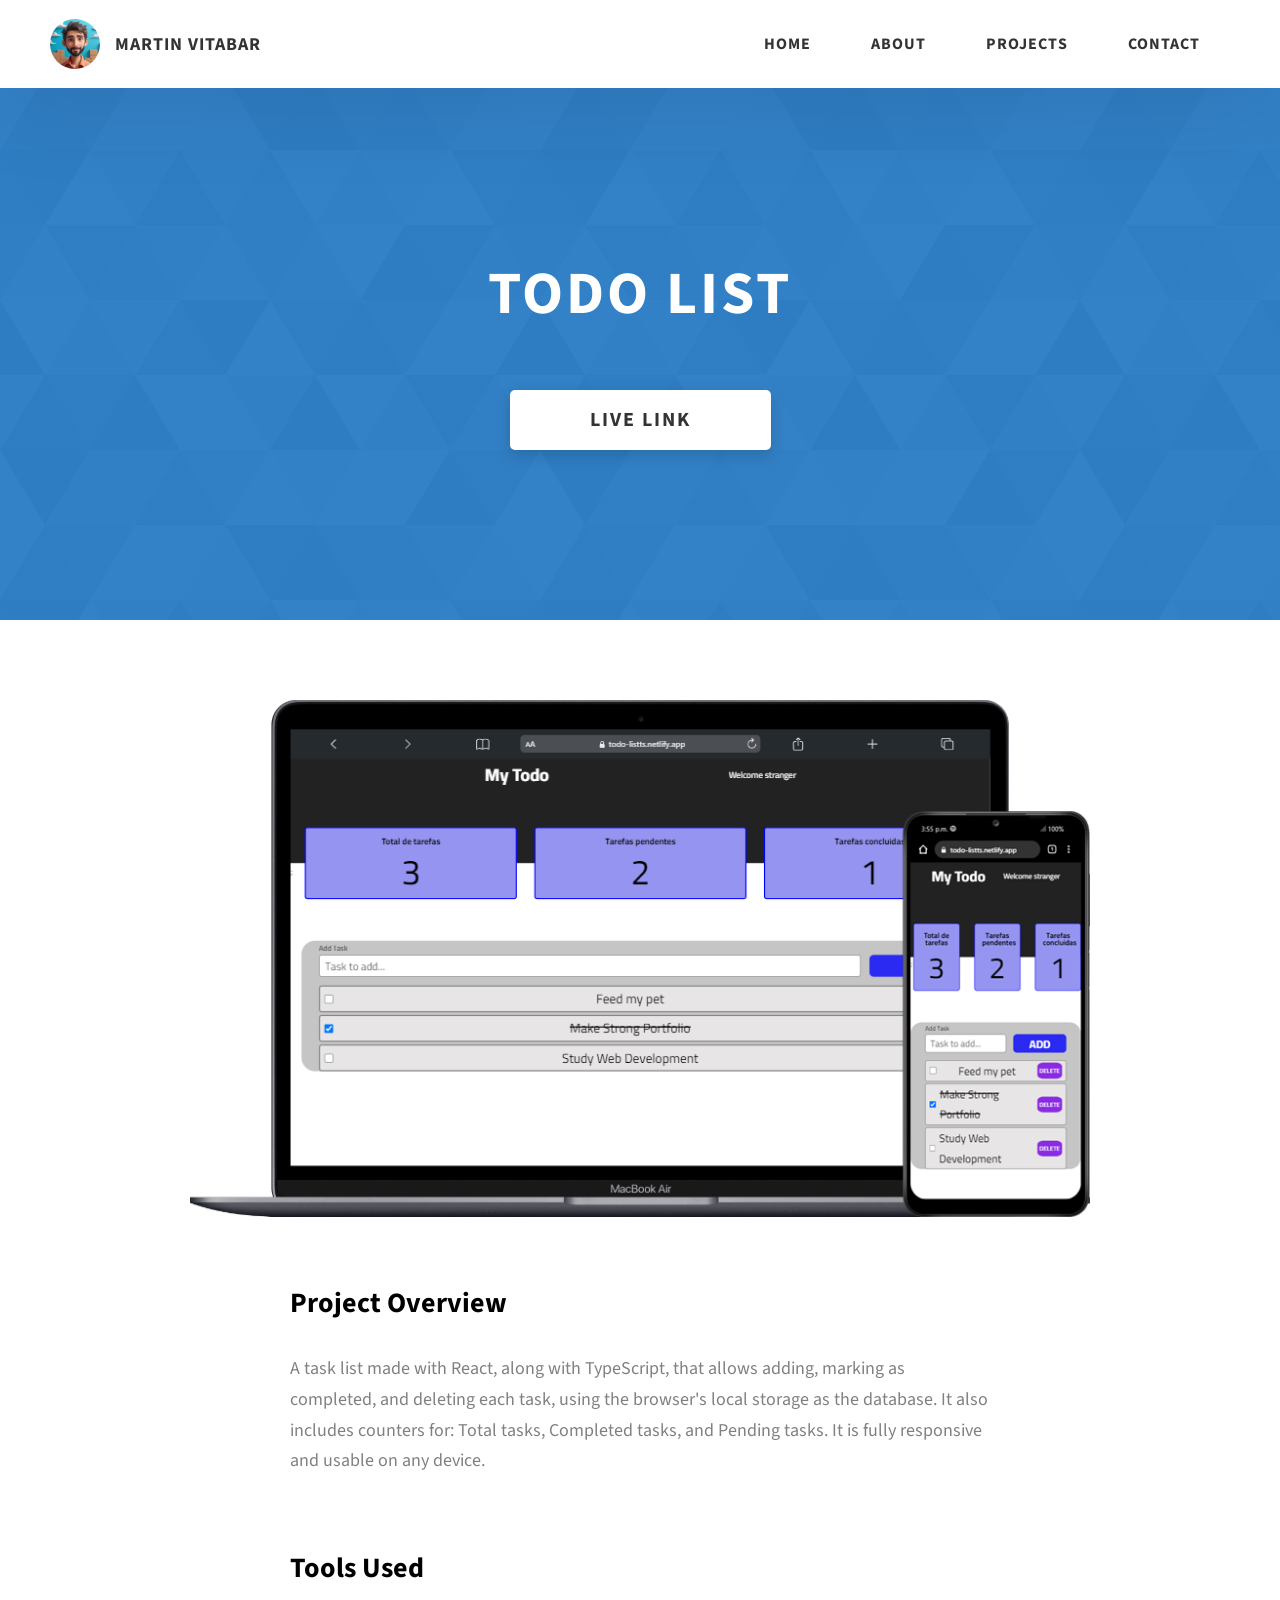
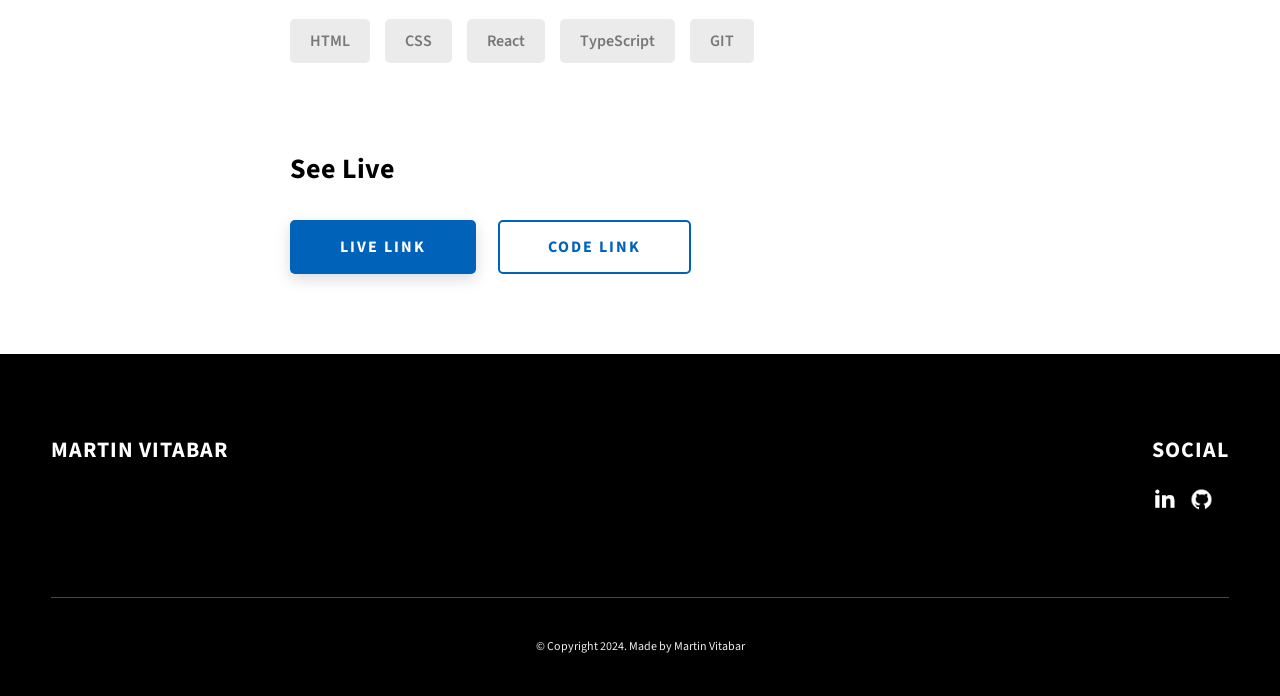
==== project-1.html @ b21b1f5b "PORTFOLIO" ====
<!DOCTYPE html>
<html lang="en">
  <head>
    <meta charset="UTF-8" />
    <meta name="viewport" content="width=device-width, initial-scale=1.0" />
    <meta http-equiv="X-UA-Compatible" content="ie=edge" />
    <title>Case Study of Project 1</title>
    <meta name="description" content="Case study page of Project" />

    <link rel="stylesheet" href="css/style.css" />

    <link rel="preconnect" href="https://fonts.googleapis.com" />
    <link rel="preconnect" href="https://fonts.gstatic.com" crossorigin />
    <link
      href="https://fonts.googleapis.com/css2?family=Source+Sans+Pro:wght@400;600;700;900&display=swap"
      rel="stylesheet"
    />
  </head>
  <body>
    <header class="header">
      <div class="header__content">
        <div class="header__logo-container">
          <div class="header__logo-img-cont">
            <img
              src="./assets/jpeg/dev.jpg"
              alt="Martin Logo Image"
              class="header__logo-img"
            />
          </div>
          <span class="header__logo-sub">Martin Vitabar</span>
        </div>
        <div class="header__main">
          <ul class="header__links">
            <li class="header__link-wrapper">
              <a href="./index.html" class="header__link"> Home </a>
            </li>
            <li class="header__link-wrapper">
              <a href="./index.html#about" class="header__link">About </a>
            </li>
            <li class="header__link-wrapper">
              <a href="./index.html#projects" class="header__link">
                Projects
              </a>
            </li>
            <li class="header__link-wrapper">
              <a href="./index.html#contact" class="header__link"> Contact </a>
            </li>
          </ul>
          <div class="header__main-ham-menu-cont">
            <img
              src="./assets/svg/ham-menu.svg"
              alt="hamburger menu"
              class="header__main-ham-menu"
            />
            <img
              src="./assets/svg/ham-menu-close.svg"
              alt="hamburger menu close"
              class="header__main-ham-menu-close d-none"
            />
          </div>
        </div>
      </div>
      <div class="header__sm-menu">
        <div class="header__sm-menu-content">
          <ul class="header__sm-menu-links">
            <li class="header__sm-menu-link">
              <a href="./index.html"> Home </a>
            </li>

            <li class="header__sm-menu-link">
              <a href="./index.html#about"> About </a>
            </li>

            <li class="header__sm-menu-link">
              <a href="./index.html#projects"> Projects </a>
            </li>

            <li class="header__sm-menu-link">
              <a href="./index.html#contact"> Contact </a>
            </li>
          </ul>
        </div>
      </div>
    </header>
    <section class="project-cs-hero">
      <div class="project-cs-hero__content">
        <h1 class="heading-primary">ToDo List</h1>

        <div class="project-cs-hero__cta">
          <a
            href="https://todo-listts.netlify.app/"
            class="btn btn--bg"
            target="_blank"
            >Live Link</a
          >
        </div>
      </div>
    </section>
    <section class="project-details">
      <div class="main-container">
        <div class="project-details__content">
          <div class="project-details__showcase-img-cont">
            <img
              src="./assets/png/Macbook-Air-todo-listts.netlify.png"
              alt="Project Image"
              class="project-details__showcase-img"
            />
          </div>
          <div class="project-details__content-main">
            <div class="project-details__desc">
              <h3 class="project-details__content-title">Project Overview</h3>
              <p class="project-details__desc-para">
                A task list made with React, along with TypeScript, that allows
                adding, marking as completed, and deleting each task, using the
                browser's local storage as the database. It also includes
                counters for: Total tasks, Completed tasks, and Pending tasks.
                It is fully responsive and usable on any device.
              </p>
            </div>
            <div class="project-details__tools-used">
              <h3 class="project-details__content-title">Tools Used</h3>
              <div class="skills">
                <div class="skills__skill">HTML</div>
                <div class="skills__skill">CSS</div>
                <div class="skills__skill">React</div>
                <div class="skills__skill">TypeScript</div>
                <div class="skills__skill">GIT</div>
              </div>
            </div>
            <div class="project-details__links">
              <h3 class="project-details__content-title">See Live</h3>
              <a
                href="https://todo-listts.netlify.app/"
                class="btn btn--med btn--theme project-details__links-btn"
                target="_blank"
                >Live Link</a
              >
              <a
                href="https://github.com/MVitabar/todo-list"
                class="btn btn--med btn--theme-inv project-details__links-btn"
                target="_blank"
                >Code Link</a
              >
            </div>
          </div>
        </div>
      </div>
    </section>
    <footer class="main-footer">
      <div class="main-container">
        <div class="main-footer__upper">
          <div class="main-footer__row main-footer__row-1">
            <h2 class="heading heading-sm main-footer__heading-sm">
              <span>Social</span>
            </h2>
            <div class="main-footer__social-cont">
              <a
                target="_blank"
                rel="noreferrer"
                href="https://www.linkedin.com/in/martin-vitabar/"
              >
                <img
                  class="main-footer__icon"
                  src="./assets/png/linkedin-ico.png"
                  alt="icon"
                />
              </a>
              <a
                target="_blank"
                rel="noreferrer"
                href="https://github.com/MVitabar"
              >
                <img
                  class="main-footer__icon"
                  src="./assets/png/github-ico.png"
                  alt="icon"
                />
              </a>
            </div>
          </div>
          <div class="main-footer__row main-footer__row-2">
            <h4 class="heading heading-sm text-lt">Martin Vitabar</h4>
          </div>
        </div>

        <div class="main-footer__lower">
          &copy; Copyright 2024. Made by Martin Vitabar
        </div>
      </div>
    </footer>
    <script src="./index.js"></script>
  </body>
</html>
---- css/style.css ----
/*
0 - 600px:      Phone
600 - 900px:    Tablet portrait
900 - 1200px:   Tablet landscape
[1200 - 1800] is where our normal styles apply
1800px + :      Big desktop
$breakpoint arguement choices:
- phone
- tab-port
- tab-land
- big-desktop

Inside media queries 1em is always 16px i.e 1em = 16px at every screen size only inside media queries
*/
*,
*::after,
*::before {
  margin: 0;
  padding: 0;
  box-sizing: inherit;
  font-family: inherit; }

html {
  font-size: 62.5%;
  scroll-behavior: smooth; }
  @media only screen and (max-width: 75em) {
    html {
      font-size: 59%; } }
  @media only screen and (max-width: 56.25em) {
    html {
      font-size: 56%; } }
  @media only screen and (min-width: 112.5em) {
    html {
      font-size: 65%; } }

body {
  box-sizing: border-box;
  position: relative;
  line-height: 1.5;
  font-family: sans-serif;
  overflow-x: hidden;
  overflow-y: scroll;
  font-family: 'Source Sans Pro', sans-serif; }

a {
  text-decoration: none;
  color: inherit; }

li {
  list-style: none; }

input:focus,
button:focus,
a:focus,
textarea:focus {
  outline: none; }

button {
  border: none;
  cursor: pointer; }

textarea {
  resize: none; }

.heading-primary {
  font-size: 6rem;
  text-transform: uppercase;
  letter-spacing: 3px;
  text-align: center; }
  @media only screen and (max-width: 37.5em) {
    .heading-primary {
      font-size: 4.5rem; } }

.heading-sec__mb-bg {
  margin-bottom: 11rem; }
  @media only screen and (max-width: 56.25em) {
    .heading-sec__mb-bg {
      margin-bottom: 8rem; } }

.heading-sec__mb-med {
  margin-bottom: 9rem; }
  @media only screen and (max-width: 56.25em) {
    .heading-sec__mb-med {
      margin-bottom: 8rem; } }

.heading-sec__main {
  display: block;
  font-size: 4rem;
  text-transform: uppercase;
  letter-spacing: 1px;
  letter-spacing: 3px;
  text-align: center;
  margin-bottom: 3.5rem;
  position: relative; }
  .heading-sec__main--lt {
    color: #fff; }
    .heading-sec__main--lt::after {
      content: '';
      background: #fff !important; }
  .heading-sec__main::after {
    content: '';
    position: absolute;
    top: calc(100% + 1.5rem);
    height: 5px;
    width: 3rem;
    background: #0062b9;
    left: 50%;
    transform: translateX(-50%);
    border-radius: 5px; }
    @media only screen and (max-width: 37.5em) {
      .heading-sec__main::after {
        top: calc(100% + 1.2rem); } }

.heading-sec__sub {
  display: block;
  text-align: center;
  color: #777;
  font-size: 2rem;
  font-weight: 500;
  max-width: 80rem;
  margin: auto;
  line-height: 1.6; }
  @media only screen and (max-width: 37.5em) {
    .heading-sec__sub {
      font-size: 1.8rem; } }
  .heading-sec__sub--lt {
    color: #eee; }

.heading-sm {
  font-size: 2.2rem;
  text-transform: uppercase;
  letter-spacing: 1px; }

.main-container {
  max-width: 120rem;
  margin: auto;
  width: 92%; }

.btn {
  background: #fff;
  color: #333;
  text-transform: uppercase;
  letter-spacing: 2px;
  display: inline-block;
  font-weight: 700;
  border-radius: 5px;
  box-shadow: 0 5px 15px 0 rgba(0, 0, 0, 0.15);
  transition: transform .3s; }
  .btn:hover {
    transform: translateY(-3px); }
  .btn--bg {
    padding: 1.5rem 8rem;
    font-size: 2rem; }
  .btn--med {
    padding: 1.5rem 5rem;
    font-size: 1.6rem; }
  .btn--theme {
    background: #0062b9;
    color: #fff; }
  .btn--theme-inv {
    color: #0062b9;
    background: #fff;
    border: 2px solid #0062b9;
    box-shadow: none;
    padding: calc(1.5rem - 2px) calc(5rem - 2px); }

.sec-pad {
  padding: 12rem 0; }
  @media only screen and (max-width: 56.25em) {
    .sec-pad {
      padding: 8rem 0; } }

.text-primary {
  color: #fff;
  font-size: 2.2rem;
  text-align: center;
  width: 100%;
  line-height: 1.6; }
  @media only screen and (max-width: 37.5em) {
    .text-primary {
      font-size: 2rem; } }

.d-none {
  display: none; }

.home-hero {
  color: #fff;
  background: linear-gradient(to right, rgba(0, 98, 185, 0.8), rgba(0, 98, 185, 0.8)), url(../../assets/svg/common-bg.svg);
  background-position: center;
  height: 100vh;
  min-height: 80rem;
  max-height: 120rem;
  position: relative; }
  @media only screen and (max-width: 37.5em) {
    .home-hero {
      height: unset;
      min-height: unset; } }
  .home-hero__socials {
    position: absolute;
    top: 50%;
    border: 2px solid #eee;
    border-left: 2px solid #eee;
    transform: translateY(-50%); }
    @media only screen and (max-width: 56.25em) {
      .home-hero__socials {
        display: none; } }
  .home-hero__mouse-scroll-cont {
    position: absolute;
    bottom: 3%;
    left: 50%;
    transform: translateX(-50%); }
    @media only screen and (max-width: 37.5em) {
      .home-hero__mouse-scroll-cont {
        display: none; } }
  .home-hero__social {
    width: 5rem; }
  .home-hero__social-icon-link {
    width: 100%;
    display: block;
    padding: 1.2rem;
    border-bottom: 2px solid #eee;
    transition: background .3s; }
    .home-hero__social-icon-link:hover {
      background: rgba(255, 255, 255, 0.1); }
    .home-hero__social-icon-link--bd-none {
      border-bottom: 0; }
  .home-hero__social-icon {
    width: 100%; }
  .home-hero__content {
    position: absolute;
    top: 50%;
    left: 50%;
    transform: translate(-50%, -50%);
    max-width: 90rem;
    width: 92%; }
    @media only screen and (max-width: 37.5em) {
      .home-hero__content {
        padding: 19rem 0 13rem 0;
        margin: auto;
        position: static;
        transform: translate(0, 0); } }
  .home-hero__info {
    margin: 3rem auto 0 auto;
    max-width: 80rem; }
  .home-hero__cta {
    margin-top: 5rem;
    text-align: center; }

.about {
  background: #fafafa; }
  .about__content {
    display: grid;
    grid-template-columns: 1fr 1fr;
    grid-gap: 10rem; }
    @media only screen and (max-width: 56.25em) {
      .about__content {
        grid-template-columns: 1fr;
        grid-gap: 8rem; } }
    .about__content-title {
      font-weight: 700;
      font-size: 2.8rem;
      margin-bottom: 3rem; }
      @media only screen and (max-width: 37.5em) {
        .about__content-title {
          font-size: 2.4rem; } }
    .about__content-details-para {
      font-size: 1.8rem;
      color: grey;
      max-width: 60rem;
      line-height: 1.7;
      margin-bottom: 1rem; }
      .about__content-details-para--hl {
        font-weight: 700;
        margin: 0 3px; }
      .about__content-details-para:last-child {
        margin-bottom: 4rem; }

.projects__row {
  display: grid;
  grid-template-columns: 1.5fr 1fr;
  grid-gap: 5rem;
  margin-bottom: 11rem; }
  @media only screen and (max-width: 56.25em) {
    .projects__row {
      grid-template-columns: 1fr;
      grid-gap: 2rem;
      margin-bottom: 8rem; } }
  @media only screen and (max-width: 56.25em) {
    .projects__row {
      text-align: center; } }
  .projects__row:last-child {
    margin-bottom: 0; }
  .projects__row-img-cont {
    overflow: hidden; }
  .projects__row-img {
    width: 100%;
    display: block;
    object-fit: cover; }
  .projects__row-content {
    padding: 2rem 0;
    display: flex;
    justify-content: center;
    flex-direction: column;
    align-items: flex-start; }
    @media only screen and (max-width: 56.25em) {
      .projects__row-content {
        align-items: center; } }
    .projects__row-content-title {
      font-weight: 700;
      font-size: 2.8rem;
      margin-bottom: 2rem; }
      @media only screen and (max-width: 37.5em) {
        .projects__row-content-title {
          font-size: 2.4rem; } }
    .projects__row-content-desc {
      font-size: 1.8rem;
      color: grey;
      max-width: 60rem;
      line-height: 1.7;
      margin-bottom: 3rem; }
      @media only screen and (max-width: 37.5em) {
        .projects__row-content-desc {
          font-size: 1.7rem; } }

.contact {
  background: linear-gradient(to right, rgba(0, 98, 185, 0.8), rgba(0, 98, 185, 0.8)), url(../../assets/svg/common-bg.svg);
  background-size: cover;
  background-position: center; }
  .contact__form-container {
    box-shadow: 0 0 10px rgba(0, 0, 0, 0.1);
    background: white;
    padding: 4rem;
    margin-top: 6rem;
    max-width: 80rem;
    text-align: right;
    width: 95%;
    border-radius: 5px;
    margin: 5rem auto 0 auto; }
    @media only screen and (max-width: 37.5em) {
      .contact__form-container {
        padding: 3rem; } }
  .contact__form-field {
    margin-bottom: 4rem; }
    @media only screen and (max-width: 37.5em) {
      .contact__form-field {
        margin-bottom: 3rem; } }
  .contact__form-label {
    color: #666;
    font-size: 1.4rem;
    letter-spacing: 1px;
    font-weight: 700;
    margin-bottom: 1rem;
    display: block;
    text-align: left; }
  .contact__form-input {
    color: #333;
    padding: 2rem;
    width: 100%;
    border: 1px solid #ebebeb;
    font-size: 1.6rem;
    letter-spacing: 0px;
    background: #f0f0f0;
    border-radius: 5px;
    font-weight: 600;
    /* Code for Modern Browsers */
    /* Code for WebKit, Blink, Edge */
    /* Code for Internet Explorer 10-11 */
    /* Code for Microsoft Edge */
    /* Code for Mozilla Firefox 4 to 18 */
    /* Code for Mozilla Firefox 19+ */ }
    .contact__form-input::placeholder {
      color: #999;
      font-weight: 600;
      font-size: 1.6rem; }
    .contact__form-input::-webkit-input-placeholder {
      color: #999;
      font-weight: 600;
      font-size: 1.6rem; }
    .contact__form-input:-ms-input-placeholder {
      color: #999;
      font-weight: 600;
      font-size: 1.6rem; }
    .contact__form-input::-ms-input-placeholder {
      color: #999;
      font-weight: 600;
      font-size: 1.6rem; }
    .contact__form-input:-moz-placeholder {
      opacity: 1;
      color: #999;
      font-weight: 600;
      font-size: 1.6rem; }
    .contact__form-input::-moz-placeholder {
      opacity: 1;
      color: #999;
      font-weight: 600;
      font-size: 1.6rem; }
  .contact__btn {
    width: 30%;
    padding: 2rem 4rem;
    font-size: 1.6rem; }
    @media only screen and (max-width: 37.5em) {
      .contact__btn {
        width: 100%; } }

.project-cs-hero {
  color: #fff;
  background: linear-gradient(to right, rgba(0, 98, 185, 0.8), rgba(0, 98, 185, 0.8)), url(../../assets/svg/common-bg.svg);
  background-size: cover;
  background-position: center;
  position: relative; }
  @media only screen and (max-width: 37.5em) {
    .project-cs-hero {
      height: unset;
      min-height: unset; } }
  .project-cs-hero__content {
    padding: 25rem 0 17rem 0;
    max-width: 90rem;
    width: 92%;
    margin: auto; }
    @media only screen and (max-width: 37.5em) {
      .project-cs-hero__content {
        padding: 19rem 0 13rem 0;
        margin: auto;
        position: static;
        transform: translate(0, 0); } }
  .project-cs-hero__info {
    margin: 3rem auto 0 auto;
    max-width: 80rem; }
  .project-cs-hero__cta {
    margin-top: 5rem;
    text-align: center; }

.project-details__content {
  padding: 8rem 0;
  max-width: 90rem;
  margin: auto; }
  .project-details__content-title {
    font-weight: 700;
    font-size: 2.8rem;
    margin-bottom: 3rem; }
    @media only screen and (max-width: 37.5em) {
      .project-details__content-title {
        font-size: 2.4rem; } }

.project-details__showcase-img-cont {
  width: 100%;
  margin-bottom: 6rem; }

.project-details__showcase-img {
  width: 100%; }

.project-details__content-main {
  width: 100%;
  max-width: 70rem;
  margin: auto; }

.project-details__desc {
  margin: 0 0 7rem 0; }
  .project-details__desc-para {
    font-size: 1.8rem;
    line-height: 1.7;
    color: grey;
    margin-bottom: 2rem; }

.project-details__tools-used {
  margin: 0 0 7rem 0; }
  .project-details__tools-used-list {
    display: flex;
    flex-wrap: wrap; }
  .project-details__tools-used-item {
    padding: 1rem 2rem;
    margin-bottom: 1.5rem;
    margin-right: 1.5rem;
    font-size: 1.6rem;
    background: rgba(153, 153, 153, 0.2);
    border-radius: 5px;
    font-weight: 600;
    color: #777; }

.project-details__links {
  margin: 0 0; }
  .project-details__links-btn {
    margin-right: 2rem; }
    @media only screen and (max-width: 37.5em) {
      .project-details__links-btn {
        margin-right: 0;
        width: 70%;
        margin-bottom: 2rem;
        text-align: center; } }
    .project-details__links-btn:last-child {
      margin: 0; }
      @media only screen and (max-width: 37.5em) {
        .project-details__links-btn:last-child {
          margin: 0; } }

.header {
  position: fixed;
  width: 100%;
  z-index: 1000;
  background: #000;
  background: #fff;
  box-shadow: 0 10px 100px rgba(0, 0, 0, 0.1); }
  .header__content {
    display: flex;
    align-items: center;
    justify-content: space-between;
    padding: 1rem 5rem; }
    @media only screen and (max-width: 56.25em) {
      .header__content {
        padding: 0 2rem; } }
  .header__logo-container {
    display: flex;
    align-items: center;
    cursor: pointer;
    color: #333;
    transition: color .3s; }
    .header__logo-container:hover {
      color: #0062b9; }
  .header__logo-img-cont {
    width: 5rem;
    height: 5rem;
    border-radius: 50px;
    overflow: hidden;
    margin-right: 1.5rem;
    background: #0062b9; }
    @media only screen and (max-width: 56.25em) {
      .header__logo-img-cont {
        width: 4.5rem;
        height: 4.5rem;
        margin-right: 1.2rem; } }
  .header__logo-img {
    width: 100%;
    height: 100%;
    object-fit: cover;
    object-position: center;
    display: block; }
  .header__logo-sub {
    font-size: 1.8rem;
    text-transform: uppercase;
    font-weight: 700;
    letter-spacing: 1px; }
  .header__links {
    display: flex; }
    @media only screen and (max-width: 37.5em) {
      .header__links {
        display: none; } }
  .header__link {
    padding: 2.2rem 3rem;
    display: inline-block;
    font-size: 1.6rem;
    color: #333;
    text-transform: uppercase;
    letter-spacing: 1px;
    font-weight: 700;
    transition: color .3s; }
    .header__link:hover {
      color: #0062b9; }
    @media only screen and (max-width: 56.25em) {
      .header__link {
        padding: 3rem 1.8rem;
        font-size: 1.5rem; } }
  .header__main-ham-menu-cont {
    display: none;
    width: 3rem;
    padding: 2.2rem 0; }
    @media only screen and (max-width: 37.5em) {
      .header__main-ham-menu-cont {
        display: block; } }
  .header__main-ham-menu {
    width: 100%; }
  .header__main-ham-menu-close {
    width: 100%; }
  .header__sm-menu {
    background: #fff;
    position: absolute;
    width: 100%;
    top: 100%;
    visibility: hidden;
    opacity: 0;
    transition: all .3s;
    box-shadow: 0px 5px 5px 0px rgba(0, 0, 0, 0.1);
    -webkit-box-shadow: 0px 5px 5px 0px rgba(0, 0, 0, 0.1);
    -moz-box-shadow: 0px 5px 5px 0px rgba(0, 0, 0, 0.1); }
    .header__sm-menu--active {
      visibility: hidden;
      opacity: 0; }
      @media only screen and (max-width: 37.5em) {
        .header__sm-menu--active {
          visibility: visible;
          opacity: 1; } }
  .header__sm-menu-link a {
    display: block;
    text-decoration: none;
    padding: 2.5rem 3rem;
    font-size: 1.6rem;
    color: #333;
    text-align: right;
    border-bottom: 1px solid #eee;
    font-weight: 700;
    text-transform: uppercase;
    letter-spacing: 2px;
    transition: color .3s; }
    .header__sm-menu-link a:hover {
      color: #0062b9; }
  .header__sm-menu-link:first-child a {
    border-top: 1px solid #eee; }
  .header__sm-menu-link-last {
    border-bottom: 0; }

.main-footer {
  background: #000;
  color: #fff; }
  .main-footer__upper {
    display: flex;
    justify-content: space-between;
    padding: 8rem 0; }
    @media only screen and (max-width: 56.25em) {
      .main-footer__upper {
        padding: 6rem 0; } }
    @media only screen and (max-width: 37.5em) {
      .main-footer__upper {
        display: block; } }
  .main-footer__row-1 {
    order: 2; }
    @media only screen and (max-width: 56.25em) {
      .main-footer__row-1 {
        margin-bottom: 5rem; } }
  .main-footer__row-2 {
    width: 40%;
    order: 1;
    max-width: 50rem; }
    @media only screen and (max-width: 56.25em) {
      .main-footer__row-2 {
        width: 100%; } }
  .main-footer__short-desc {
    margin-top: 2rem;
    color: #eee;
    font-size: 1.5rem;
    line-height: 1.7; }
  .main-footer__social-cont {
    margin-top: 2rem; }
  .main-footer__icon {
    margin-right: 1rem;
    width: 2.5rem; }
    .main-footer__icon--mr-none {
      margin-right: 0; }
  .main-footer__lower {
    padding: 4rem 0;
    border-top: 1px solid #444;
    color: #eee;
    font-size: 1.2rem;
    text-align: left;
    text-align: center; }
    .main-footer__lower a {
      text-decoration: underline;
      font-weight: bold;
      margin-left: 2px; }
    @media only screen and (max-width: 56.25em) {
      .main-footer__lower {
        padding: 3.5rem 0; } }

.skills {
  display: flex;
  flex-wrap: wrap; }
  .skills__skill {
    padding: 1rem 2rem;
    margin-bottom: 1.5rem;
    margin-right: 1.5rem;
    font-size: 1.6rem;
    background: rgba(153, 153, 153, 0.2);
    border-radius: 5px;
    font-weight: 600;
    color: #777; }

.mouse {
  width: 25px;
  height: 40px;
  border: 2px solid #eee;
  border-radius: 60px;
  position: relative;
  overflow: hidden; }
  .mouse::before {
    content: '';
    width: 5px;
    height: 5px;
    position: absolute;
    top: 7px;
    left: 50%;
    transform: translateX(-50%);
    background-color: #eee;
    border-radius: 50%;
    opacity: 1;
    animation: wheel 1.3s infinite;
    -webkit-animation: wheel 1.3s infinite; }

@keyframes wheel {
  to {
    opacity: 0;
    top: 27px; } }

@-webkit-keyframes wheel {
  to {
    opacity: 0;
    top: 27px; } }
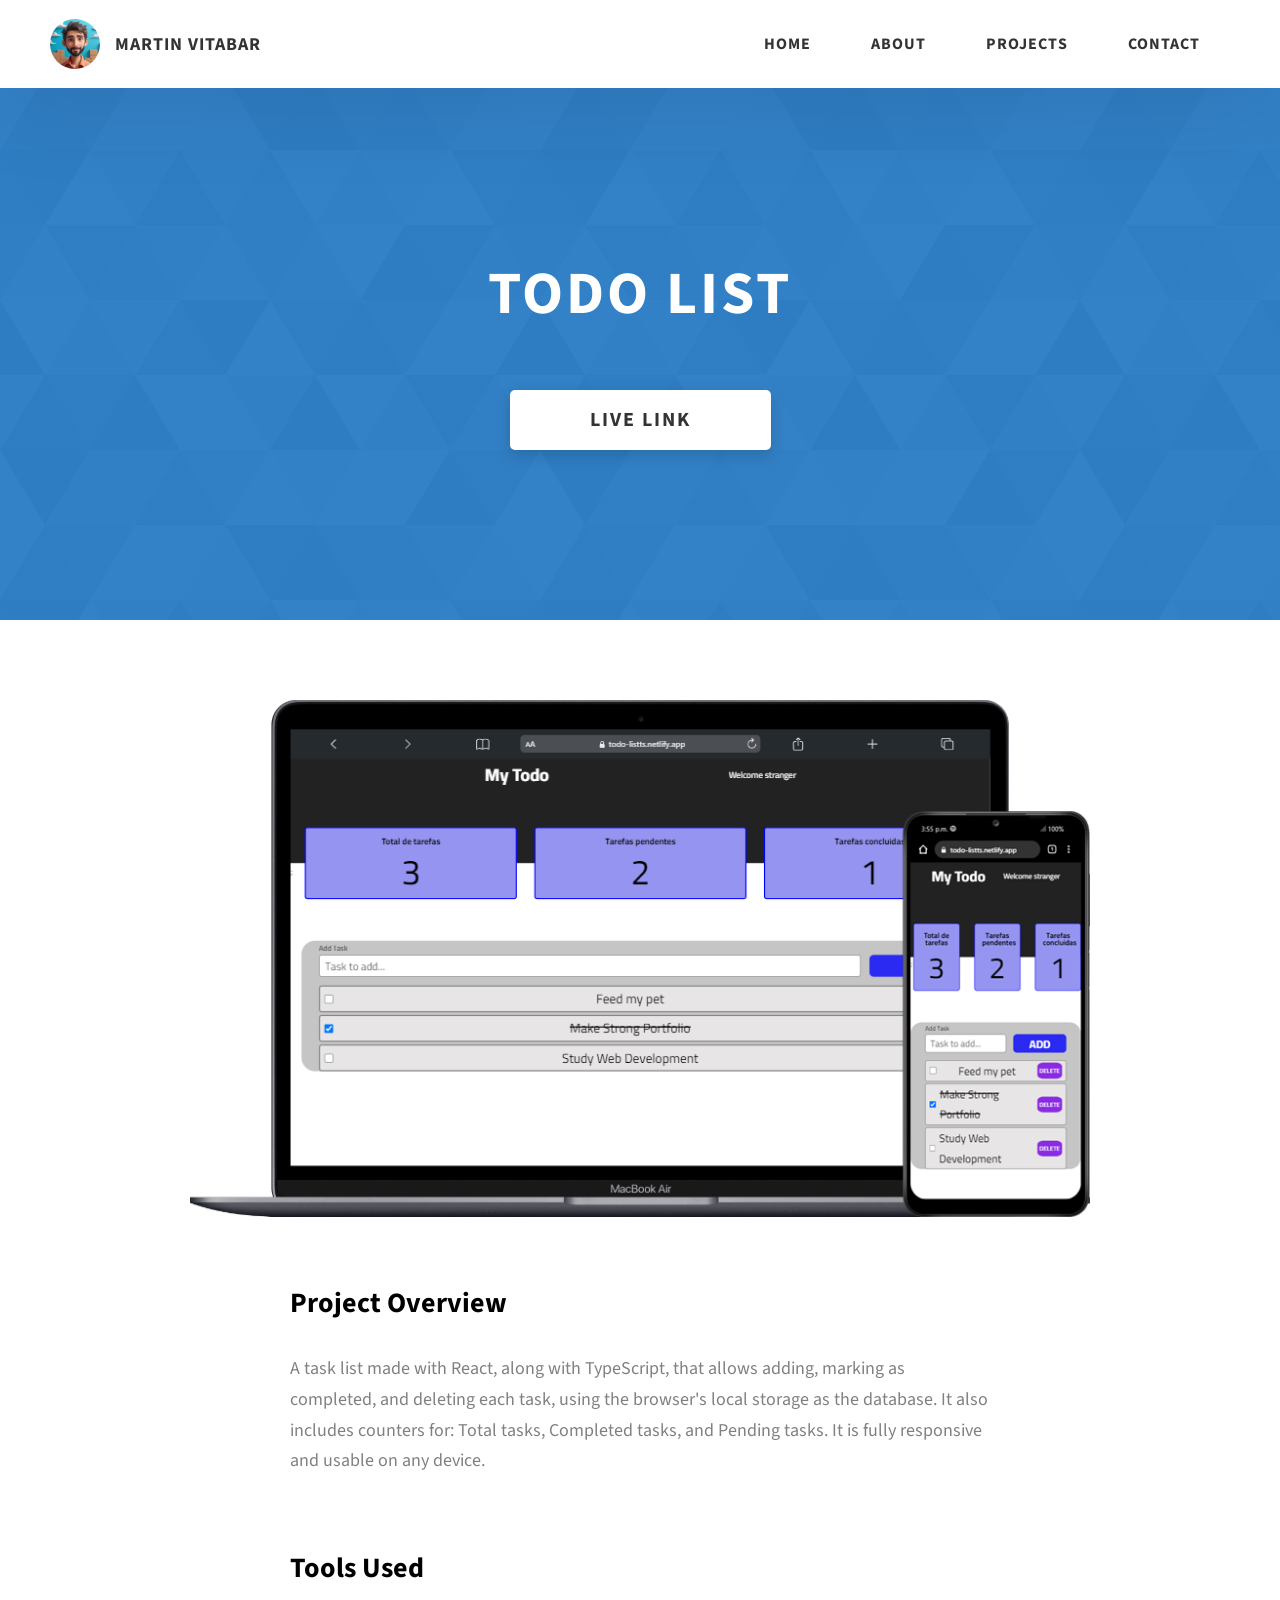
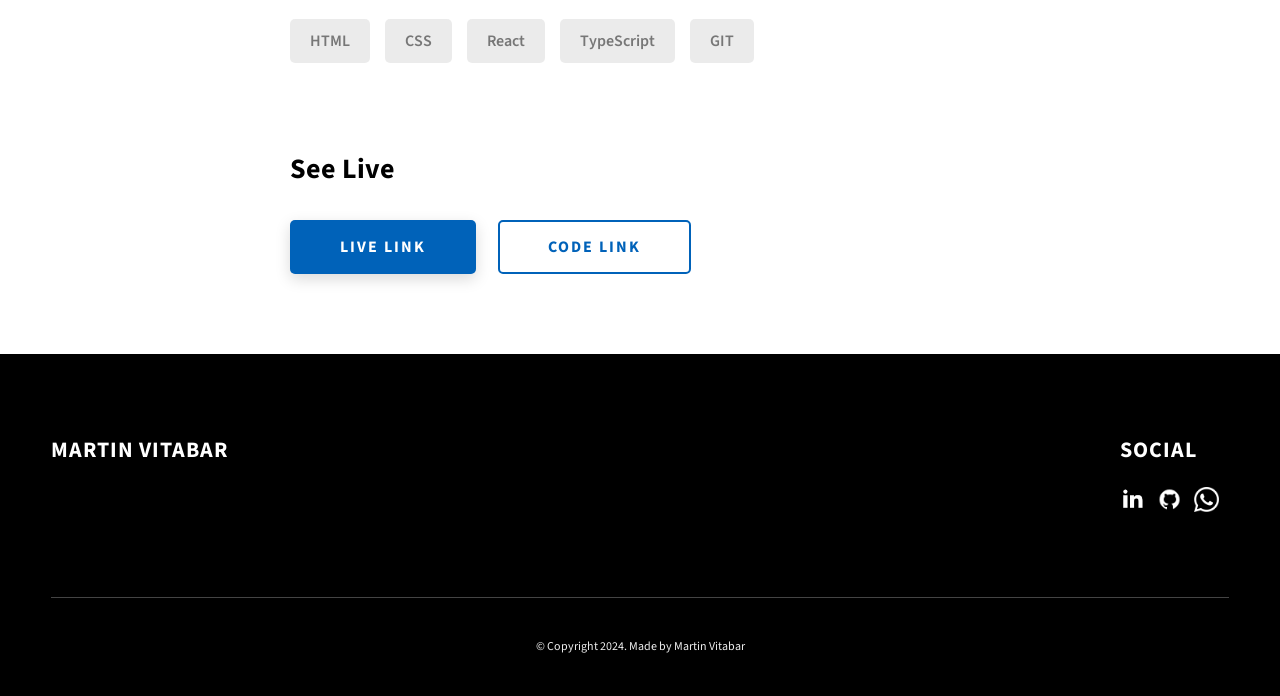
==== commit 997fd7f4: "whatsapp btn add" ====
--- a/project-1.html
+++ b/project-1.html
@@ -176,6 +176,17 @@
                   alt="icon"
                 />
               </a>
+              <a
+                rel="noreferrer"
+                href="https://wa.me/5553999202033"
+                target="_blank"
+              >
+                <img
+                  class="main-footer__icon"
+                  src="./assets/png/whatsapp.png"
+                  alt="icon"
+                />
+              </a>
             </div>
           </div>
           <div class="main-footer__row main-footer__row-2">
